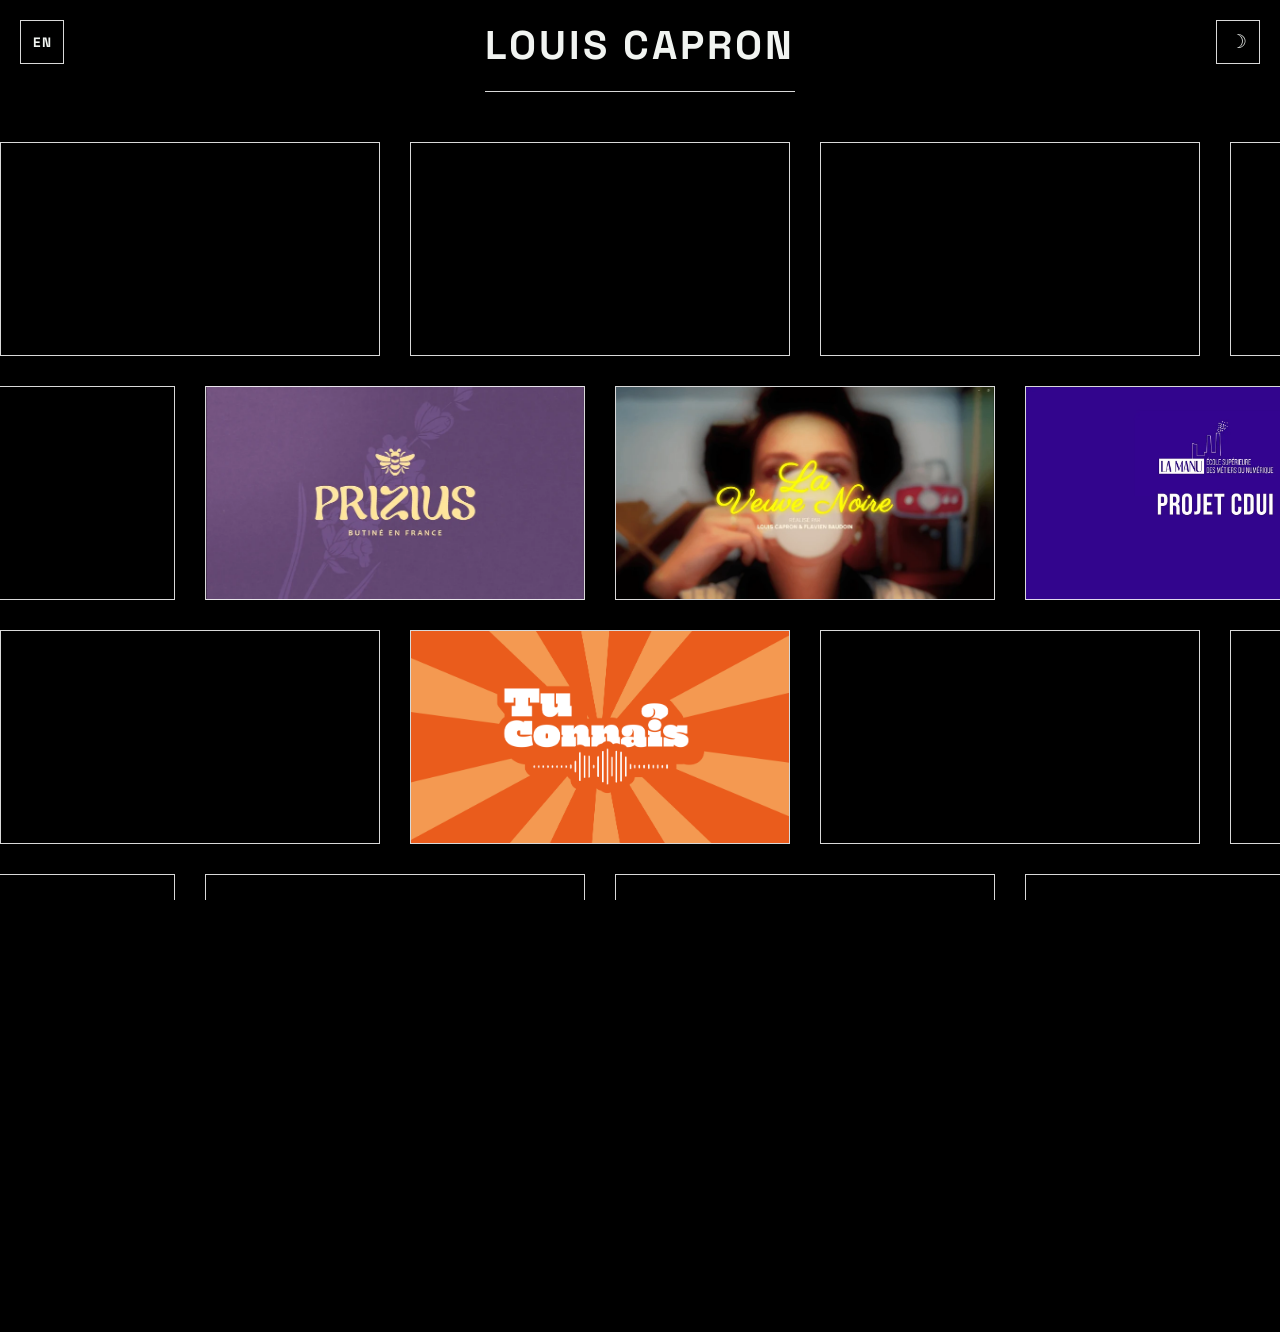
==== index.html @ cd183377 "Version initiale du portfolio" ====
<!DOCTYPE html>
<html lang="fr">
<head>
<meta charset="UTF-8">
<meta name="viewport" content="width=device-width, initial-scale=1.0">
<title>Portfolio</title>
<link rel="preconnect" href="https://fonts.googleapis.com">
<link rel="preconnect" href="https://fonts.gstatic.com" crossorigin>
<link href="https://fonts.googleapis.com/css2?family=Space+Grotesk:wght@600;700&display=swap" rel="stylesheet">
<link rel="stylesheet" href="style.css">
</head>
<body>

  <button class="theme-toggle" id="theme-toggle" type="button" aria-label="Changer de thème">
    <span class="theme-icon-dark">&#9789;</span>
    <span class="theme-icon-light">&#9788;</span>
  </button>

  <button class="lang-toggle" id="lang-toggle" type="button" aria-label="Changer de langue">EN</button>

  <header class="site-header">
    <div class="name-block">
      <h1 class="name" id="site-name">Nom Prénom</h1>
      <hr class="divider">
    </div>
  </header>

  <div class="board-wrapper" id="board-wrapper">
    <main class="board" id="board"></main>
  </div>

  <div class="toast" id="toast"></div>

  <script src="data.js"></script>
  <script>
    const PAGE_I18N = {
      fr: {
        toastMissingLink: 'Ajoute le lien de "{title}" dans data.js'
      },
      en: {
        toastMissingLink: 'Add the link for "{title}" in data.js'
      }
    };
  </script>
  <script src="i18n.js"></script>
  <script src="main.js"></script>
</body>
</html>
---- style.css ----
/* =========================================================
   PORTFOLIO - damier plein écran, dalles rectangulaires
   Palette : noir dominant / vert / orange (accent, discret).
   Aucun coin arrondi sur la page principale.
   ========================================================= */

:root {
  --bg: #000000;
  --tile-bg: #000000;
  --line: rgba(255, 255, 255, 0.85);

  --green: #35d489;
  --orange: #ff7a33;
  --hover-accent: var(--green);

  --text: #f1f4f1;

  --font-head: 'Space Grotesk', sans-serif;
}

/* Thème clair : fond blanc plein, contours et barre en noir,
   accent au survol des dalles en orange (au lieu du vert). */
body.light-theme {
  --bg: #ffffff;
  --tile-bg: #ffffff;
  --line: #000000;
  --hover-accent: var(--orange);
  --text: #000000;
}

@media (prefers-reduced-motion: reduce) {
  * { animation-duration: 0.001ms !important; transition-duration: 0.001ms !important; }
}

* { box-sizing: border-box; border-radius: 0 !important; }

html, body {
  margin: 0;
  padding: 0;
  height: 100%;
  overflow: hidden;
  background: var(--bg);
  color: var(--text);
  font-family: var(--font-head);
}

body {
  display: flex;
  flex-direction: column;
}

/* ---------------- BOUTON THEME ---------------- */

.theme-toggle {
  position: fixed;
  top: 20px;
  right: 20px;
  z-index: 20;
  width: 44px;
  height: 44px;
  display: flex;
  align-items: center;
  justify-content: center;
  background: var(--tile-bg);
  border: 1px solid var(--line);
  color: var(--text);
  font-size: 1.2rem;
  line-height: 1;
  cursor: pointer;
  transition: border-color 0.2s ease, color 0.2s ease, transform 0.2s ease;
}
.theme-toggle:hover,
.theme-toggle:focus-visible {
  border-color: var(--hover-accent);
  color: var(--hover-accent);
  transform: translateY(-2px);
  outline: none;
}
.theme-toggle .theme-icon-light { display: none; }
.theme-toggle .theme-icon-dark { display: block; }
body.light-theme .theme-toggle .theme-icon-light { display: block; }
body.light-theme .theme-toggle .theme-icon-dark { display: none; }

/* bouton de langue : même style que le bouton de thème,
   positionné à l'opposé (coin haut-gauche) */
.lang-toggle {
  position: fixed;
  top: 20px;
  left: 20px;
  z-index: 20;
  min-width: 44px;
  height: 44px;
  padding: 0 12px;
  display: flex;
  align-items: center;
  justify-content: center;
  background: var(--tile-bg);
  border: 1px solid var(--line);
  color: var(--text);
  font-family: var(--font-head);
  font-weight: 700;
  font-size: 0.85rem;
  letter-spacing: 0.5px;
  cursor: pointer;
  transition: border-color 0.2s ease, color 0.2s ease, transform 0.2s ease;
}
.lang-toggle:hover,
.lang-toggle:focus-visible {
  border-color: var(--hover-accent);
  color: var(--hover-accent);
  transform: translateY(-2px);
  outline: none;
}

/* ---------------- HEADER ---------------- */

.site-header {
  padding-top: 20px;
  flex-shrink: 0;
  display: flex;
  justify-content: center;
}

/* La ligne doit juste dépasser un peu le nom, pas toute la page :
   ce bloc se dimensionne sur son contenu (le nom), et la ligne
   à l'intérieur prend 100% de cette largeur -> toujours alignée,
   sans aucun calcul JS. */
.name-block {
  width: fit-content;
  padding: 0 20px;
  margin-bottom: 50px;
}
.name {
  font-family: var(--font-head);
  font-weight: 700;
  text-transform: uppercase;
  letter-spacing: 3px;
  font-size: clamp(1.6rem, 3.2vw, 2.5rem);
  margin: 0;
  text-align: center;
  color: var(--text);
  white-space: nowrap;
}

.divider {
  border: none;
  width: 100%;
  height: 1px;
  background: var(--line);
  margin: 20px 0 0;
}

/* ---------------- DAMIER ---------------- */

.board-wrapper {
  flex: 1;
  min-height: 0;
  display: flex;
  overflow: visible;
}

.board {
  flex: 1;
  position: relative;
}

.cell {
  --lift: 0;
  --glow: 0;
  position: absolute;
  background: var(--tile-bg);
  border: 1px solid var(--line);
  display: flex;
  flex-direction: column;
  align-items: center;
  justify-content: center;
  gap: 10px;
  transform: translateY(calc(var(--lift) * -42px)) scale(calc(1 + var(--lift) * 0.08));
  border-color: color-mix(in srgb, var(--hover-accent) calc(var(--glow) * 100%), var(--line));
  box-shadow: 0 0 calc(var(--glow) * 18px) calc(var(--glow) * 3px) var(--hover-accent);
  transition: transform 0.12s ease-out, border-color 0.08s linear, box-shadow 0.08s linear;
  will-change: transform;
}

/* dalle "miniature" : l'image remplit toute la surface, comme une
   vignette YouTube, sans icône ni nom superposés */
.cell-thumbnail {
  background-size: cover;
  background-position: center;
  background-repeat: no-repeat;
}

.cell-visual {
  width: 40px;
  height: 40px;
  flex-shrink: 0;
  display: flex;
  align-items: center;
  justify-content: center;
  opacity: 0.9;
  transition: transform 0.3s ease;
}
.cell-visual svg { width: 100%; height: 100%; }
.cell-visual img {
  width: 100%;
  height: 100%;
  object-fit: contain;
}
.cell-project:hover .cell-visual,
.cell-project:focus-visible .cell-visual {
  transform: scale(1.1);
}

.cell-monogram {
  width: 40px;
  height: 40px;
  display: flex;
  align-items: center;
  justify-content: center;
  border: 1px solid var(--line);
  font-family: var(--font-head);
  font-weight: 700;
  font-size: 1.1rem;
  color: var(--text);
}

.cell-project {
  cursor: pointer;
}
.cell-project:focus-visible {
  border-color: var(--hover-accent);
  box-shadow: 0 0 4px 0.5px var(--hover-accent);
  outline: 1px solid var(--hover-accent);
  outline-offset: -3px;
}

.cell-name {
  font-family: var(--font-head);
  font-weight: 700;
  text-transform: uppercase;
  letter-spacing: 1px;
  font-size: clamp(0.75rem, 1.3vw, 1.05rem);
  text-align: center;
  padding: 0 10px;
  color: var(--text);
  transition: color 0.3s ease;
}
.cell-project:hover .cell-name,
.cell-project:focus-visible .cell-name {
  color: var(--hover-accent);
}

/* ---------------- TRANSITION D'OUVERTURE (zoom dans la dalle) ---------------- */

.zoom-overlay {
  position: fixed;
  z-index: 999;
  overflow: hidden;
  display: flex;
  flex-direction: column;
  align-items: center;
  justify-content: center;
  gap: 10px;
  background: var(--tile-bg);
  border: 1px solid var(--line);
  pointer-events: none;
  transition: top 0.5s cubic-bezier(0.65, 0, 0.35, 1),
              left 0.5s cubic-bezier(0.65, 0, 0.35, 1),
              width 0.5s cubic-bezier(0.65, 0, 0.35, 1),
              height 0.5s cubic-bezier(0.65, 0, 0.35, 1),
              background-color 0.5s ease,
              border-color 0.3s ease;
}
.zoom-overlay.zoom-overlay-active {
  top: 0 !important;
  left: 0 !important;
  width: 100vw !important;
  height: 100vh !important;
  background: var(--accent, var(--tile-bg));
  border-color: transparent;
}
.zoom-overlay .cell-visual,
.zoom-overlay .cell-name {
  transition: opacity 0.25s ease, transform 0.5s cubic-bezier(0.65, 0, 0.35, 1);
}
.zoom-overlay.zoom-overlay-active .cell-name {
  opacity: 0;
}
.zoom-overlay.zoom-overlay-active .cell-visual {
  transform: scale(2.4);
}

@media (prefers-reduced-motion: reduce) {
  .zoom-overlay { display: none; }
}

/* ---------------- TOAST ---------------- */

.toast {
  position: fixed;
  left: 50%;
  bottom: 26px;
  transform: translate(-50%, 16px);
  background: var(--tile-bg);
  border: 1px solid var(--hover-accent);
  color: var(--text);
  font-family: var(--font-head);
  font-size: 0.85rem;
  padding: 12px 20px;
  opacity: 0;
  pointer-events: none;
  transition: opacity 0.3s ease, transform 0.3s ease;
  z-index: 10;
}
.toast.visible {
  opacity: 1;
  transform: translate(-50%, 0);
}
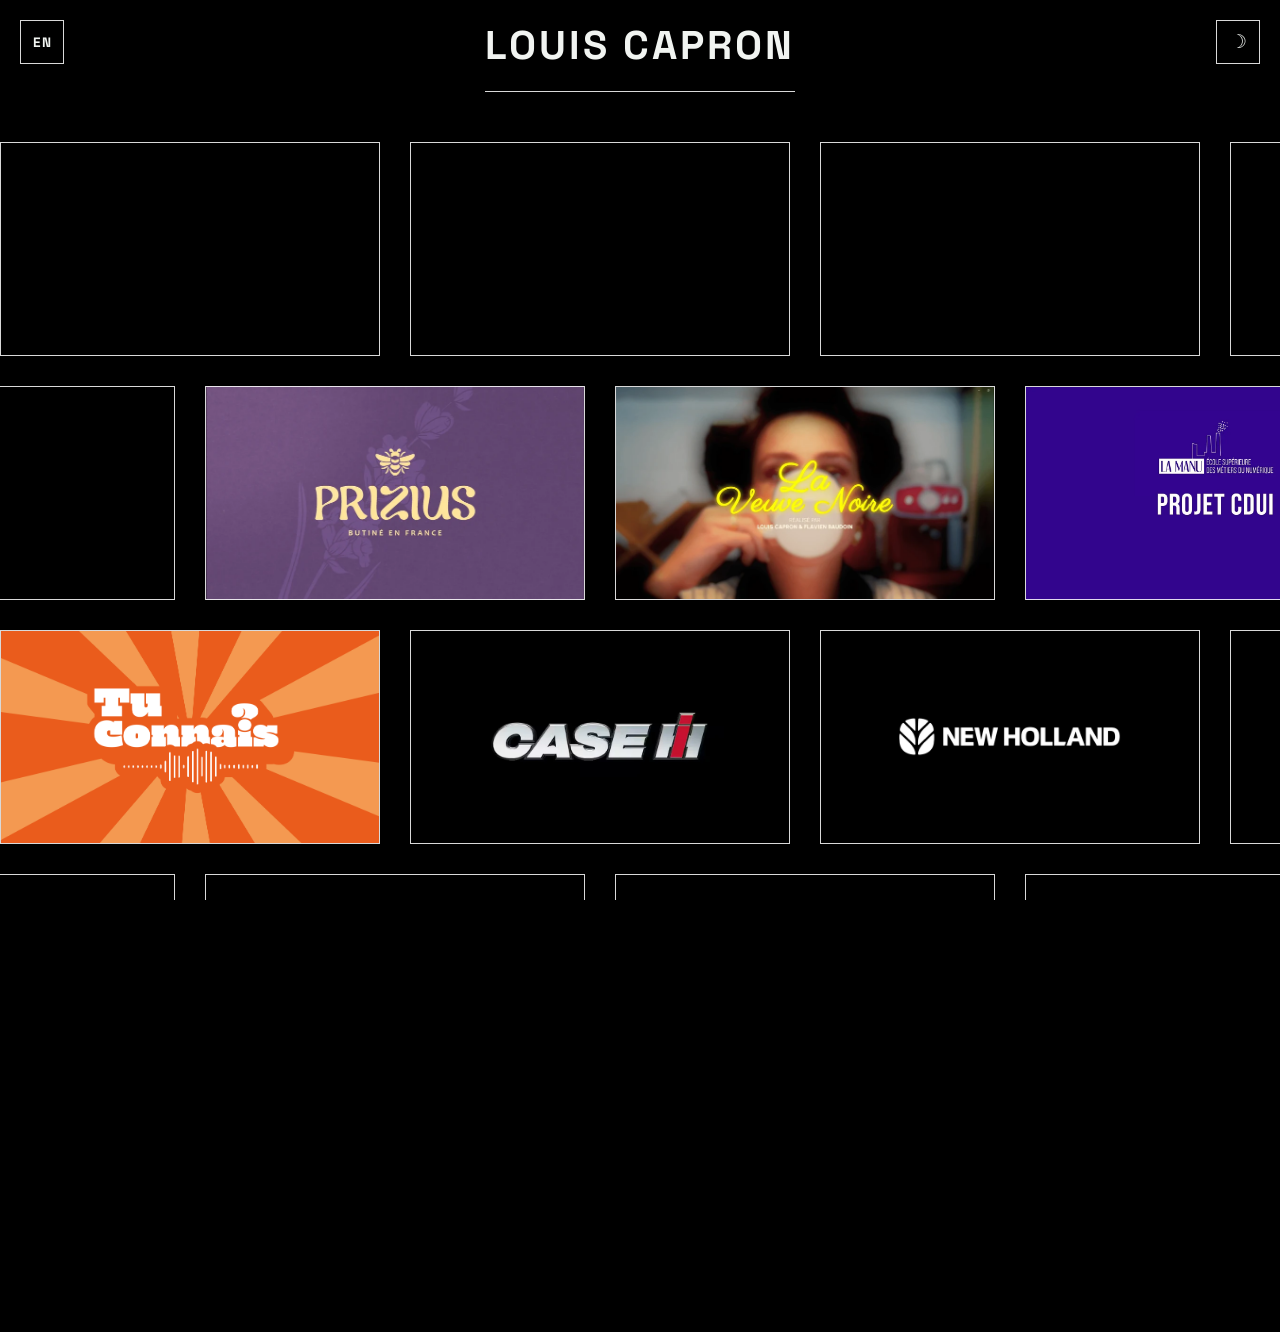
==== commit 793cb93d: "Mise à jour Check Up Hiver / Diag'Expert" ====
--- a/index.html
+++ b/index.html
@@ -35,10 +35,12 @@
   <script>
     const PAGE_I18N = {
       fr: {
-        toastMissingLink: 'Ajoute le lien de "{title}" dans data.js'
+        toastMissingLink: 'Ajoute le lien de "{title}" dans data.js',
+        toastComingSoon: '"{title}" — Prochainement'
       },
       en: {
-        toastMissingLink: 'Add the link for "{title}" in data.js'
+        toastMissingLink: 'Add the link for "{title}" in data.js',
+        toastComingSoon: '"{title}" — Coming soon'
       }
     };
   </script>
--- a/style.css
+++ b/style.css
@@ -11,7 +11,8 @@
 
   --green: #35d489;
   --orange: #ff7a33;
-  --hover-accent: var(--green);
+  --white-accent: #f2f0ef;
+  --hover-accent: var(--white-accent);
 
   --text: #f1f4f1;
 
@@ -310,9 +311,85 @@
   opacity: 0;
   pointer-events: none;
   transition: opacity 0.3s ease, transform 0.3s ease;
-  z-index: 10;
+  /* les dalles survolées montent jusqu'à z-index 50 (effet de
+     soulèvement) : le toast doit rester au-dessus dans tous les cas */
+  z-index: 100;
 }
 .toast.visible {
   opacity: 1;
   transform: translate(-50%, 0);
 }
+
+/* ---------------- RETOUR TACTILE (mobile / tablette) ---------------- */
+/* pas de survol souris sur tactile : un léger effet au clic/tap
+   redonne un retour visuel équivalent au hover desktop. */
+@media (hover: none) {
+  .cell-project:active {
+    border-color: var(--hover-accent);
+    box-shadow: 0 0 12px 2px var(--hover-accent);
+    transform: scale(1.03);
+  }
+}
+
+/* ---------------- RESPONSIVE : TABLETTE ---------------- */
+
+@media (max-width: 1023px) {
+  .theme-toggle, .lang-toggle {
+    width: 40px;
+    height: 40px;
+    top: 16px;
+  }
+  .lang-toggle { left: 16px; min-width: 40px; }
+  .theme-toggle { right: 16px; }
+}
+
+/* ---------------- RESPONSIVE : MOBILE ---------------- */
+
+@media (max-width: 640px) {
+  .theme-toggle, .lang-toggle {
+    width: 36px;
+    height: 36px;
+    top: 12px;
+    font-size: 1rem;
+  }
+  .lang-toggle { left: 12px; min-width: 36px; padding: 0 8px; font-size: 0.75rem; }
+  .theme-toggle { right: 12px; }
+
+  /* le header a besoin d'assez de clearance en haut pour ne jamais
+     chevaucher les boutons fixes, quelle que soit la longueur du nom */
+  .site-header { padding-top: 60px; }
+  .name-block { margin-bottom: 26px; padding: 0 12px; }
+  .name { font-size: clamp(1.25rem, 6.5vw, 1.8rem); letter-spacing: 2px; }
+
+  .toast {
+    max-width: 88vw;
+    text-align: center;
+    font-size: 0.8rem;
+    padding: 10px 16px;
+  }
+}
+
+@media (max-width: 380px) {
+  .name { letter-spacing: 1px; }
+}
+
+/* ---------------- MODE COMPACT : colonne unique de dalles-projets ---------------- */
+/* En dessous de COMPACT_BREAKPOINT (main.js), le damier plein écran
+   est remplacé par une colonne verticale de dalles-projets ; la
+   page (normalement bloquée en overflow:hidden pour le damier
+   plein écran) doit alors pouvoir défiler si la colonne dépasse la
+   hauteur de l'écran. */
+html.board-scrollable,
+html.board-scrollable body {
+  height: auto;
+  min-height: 100%;
+  overflow-y: auto;
+  overflow-x: hidden;
+}
+html.board-scrollable .board-wrapper {
+  flex: none;
+  overflow: visible;
+}
+html.board-scrollable .board {
+  margin: 0 auto 40px;
+}
